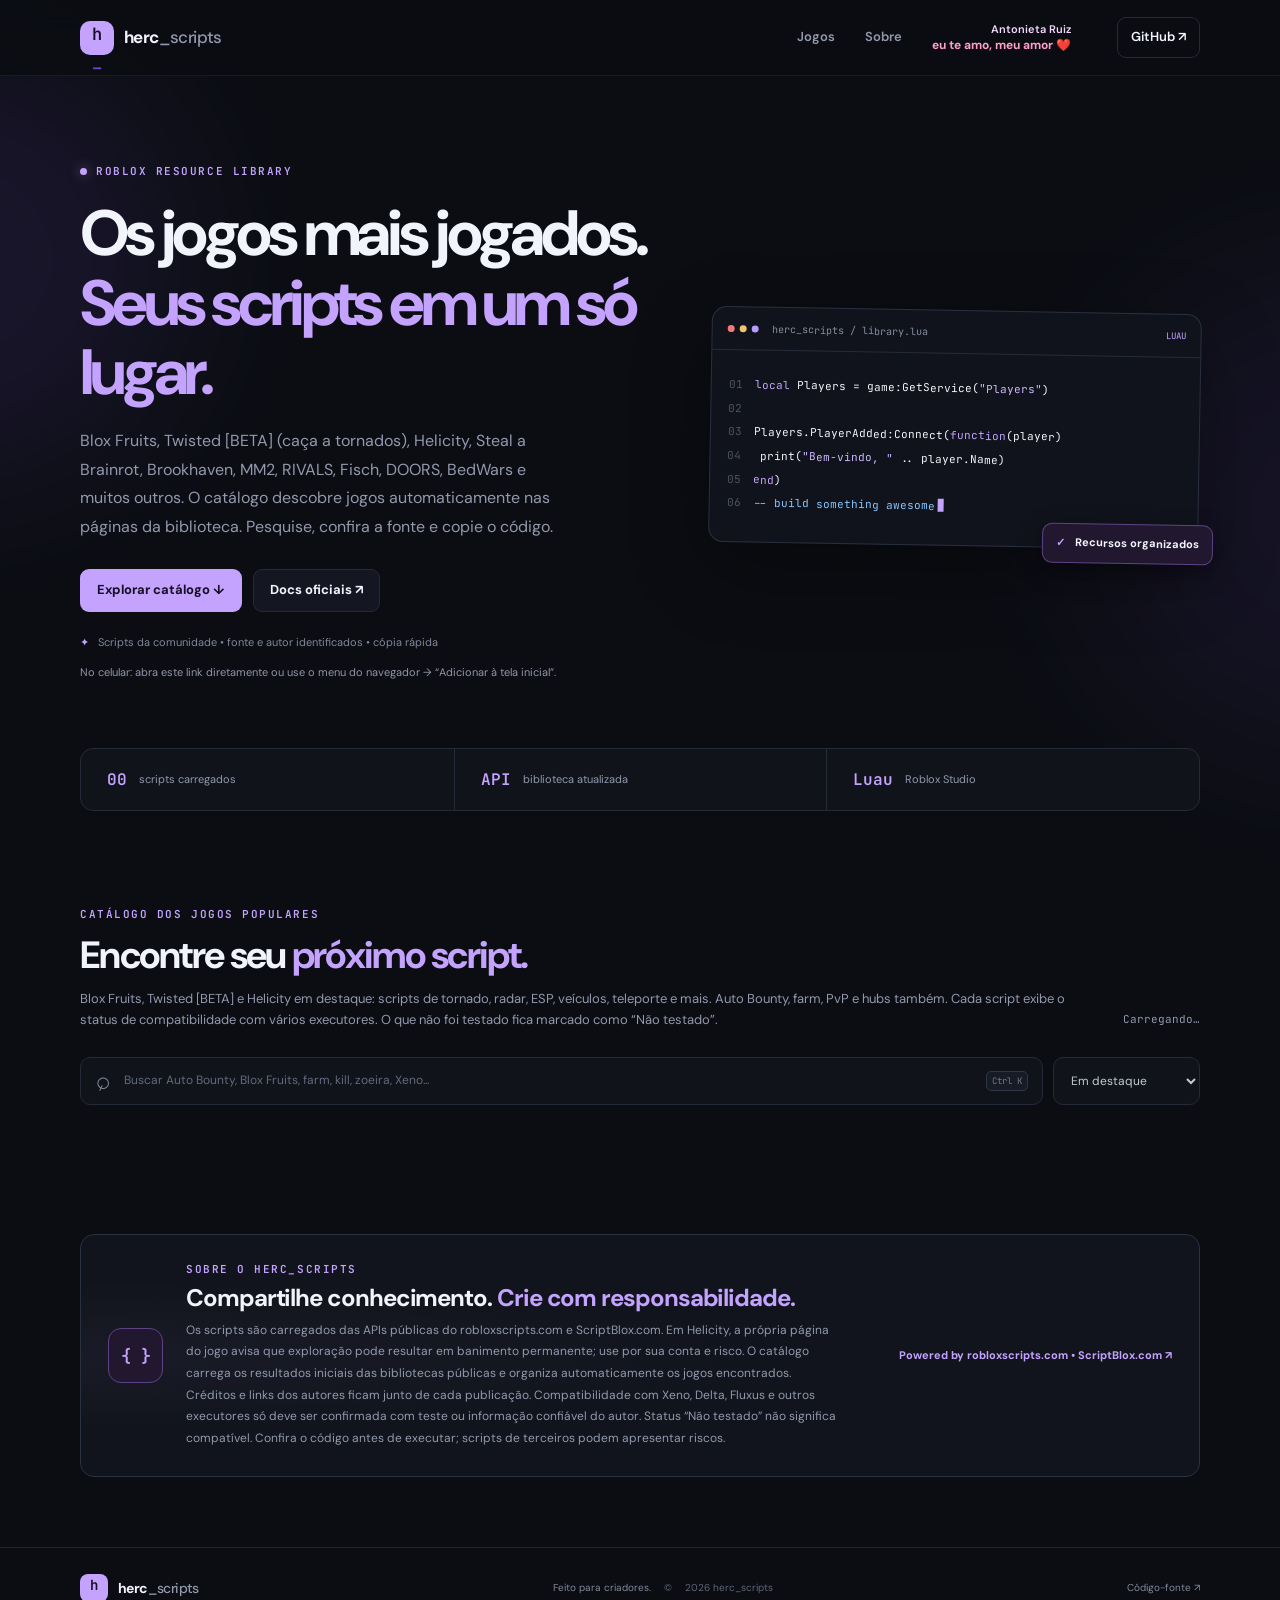
==== index.html @ f6736c22 "Clarify executor compatibility policy and catalog loading" ====
<!DOCTYPE html>
<html lang="pt-BR">
<head>
<meta charset="UTF-8"><meta name="viewport" content="width=device-width, initial-scale=1.0">
<meta name="theme-color" content="#100b1c"><meta name="description" content="herc_scripts: catálogo de hubs e scripts da comunidade para os jogos populares do Roblox, com busca e cópia de código.">
<title>herc_scripts — Roblox Script Library</title>
<link rel="preconnect" href="https://fonts.googleapis.com"><link rel="preconnect" href="https://fonts.gstatic.com" crossorigin>
<link href="https://fonts.googleapis.com/css2?family=DM+Sans:wght@400;500;600;700;800&family=JetBrains+Mono:wght@400;500;600&display=swap" rel="stylesheet">
<link rel="stylesheet" href="styles.css"><script src="scripts.js" defer></script><script src="app.js" defer></script>
</head>
<body>
<div class="ambient ambient-one"></div><div class="ambient ambient-two"></div>
<header class="topbar"><a class="brand" href="#"><span class="brand-mark">h<span>_</span></span><span class="brand-name">herc<span>_scripts</span></span></a>
<nav class="top-nav"><a href="#catalogo">Jogos</a><a href="#sobre">Sobre</a><span class="love-note">Antonieta Ruiz <b>eu te amo, meu amor ❤️</b></span><a class="github-link" href="https://github.com/herculanoe848-coder/herc-scripts" target="_blank" rel="noreferrer">GitHub ↗</a></nav></header>
<main>
<section class="hero container"><div class="hero-copy"><div class="eyebrow"><span class="status-dot"></span> ROBLOX RESOURCE LIBRARY</div>
<h1>Os jogos mais jogados.<br><span>Seus scripts em um só lugar.</span></h1>
<p class="hero-description">Blox Fruits, Twisted [BETA] (caça a tornados), Helicity, Steal a Brainrot, Brookhaven, MM2, RIVALS, Fisch, DOORS, BedWars e muitos outros. O catálogo descobre jogos automaticamente nas páginas da biblioteca. Pesquise, confira a fonte e copie o código.</p>
<div class="hero-actions"><a class="button button-primary" href="#catalogo">Explorar catálogo ↓</a><a class="button button-ghost" href="https://robloxscripts.com" target="_blank" rel="noreferrer">Docs oficiais ↗</a></div>
<div class="hero-note"><span class="note-icon">✦</span> Scripts da comunidade • fonte e autor identificados • cópia rápida</div><p class="mobile-hint">No celular: abra este link diretamente ou use o menu do navegador → “Adicionar à tela inicial”.</p></div>
<div class="hero-visual"><div class="window-bar"><div class="window-dots"><i></i><i></i><i></i></div><span>herc_scripts / library.lua</span><span class="window-language">LUAU</span></div>
<div class="code-preview"><div><span class="line-number">01</span><span class="syntax-purple">local</span> Players = game:GetService(<span class="syntax-green">"Players"</span>)</div><div><span class="line-number">02</span></div><div><span class="line-number">03</span>Players.PlayerAdded:Connect(<span class="syntax-purple">function</span>(player)</div><div><span class="line-number">04</span>  print(<span class="syntax-green">"Bem-vindo, "</span> .. player.Name)</div><div><span class="line-number">05</span><span class="syntax-purple">end</span>)</div><div><span class="line-number">06</span><span class="syntax-blue">-- build something awesome</span><span class="cursor"></span></div></div><div class="floating-chip"><span class="chip-check">✓</span> Recursos organizados</div></div></section>
<section class="stats-strip container"><div class="stat"><strong id="totalCount">00</strong><span>scripts carregados</span></div><div class="stat"><strong>API</strong><span>biblioteca atualizada</span></div><div class="stat"><strong>Luau</strong><span>Roblox Studio</span></div></section>
<section class="catalog-section container" id="catalogo"><div class="section-heading"><div><div class="eyebrow">CATÁLOGO DOS JOGOS POPULARES</div><h2>Encontre seu <span>próximo script.</span></h2><p>Blox Fruits, Twisted [BETA] e Helicity em destaque: scripts de tornado, radar, ESP, veículos, teleporte e mais. Auto Bounty, farm, PvP e hubs também. Cada script exibe o status de compatibilidade com vários executores. O que não foi testado fica marcado como “Não testado”.</p></div><div class="result-count" id="resultCount" aria-live="polite">Carregando…</div></div>
<div class="catalog-tools"><label class="search-field"><span class="search-icon">⌕</span><input id="searchInput" type="search" placeholder="Buscar Auto Bounty, Blox Fruits, farm, kill, zoeira, Xeno..." autocomplete="off"><kbd>Ctrl K</kbd></label><label class="sort-field"><span class="sr-only">Ordenar</span><select id="sortSelect"><option value="featured">Em destaque</option><option value="az">Nome: A–Z</option><option value="views">Mais vistos</option><option value="newest">Mais recentes</option><option value="category">Por jogo</option></select></label></div>
<div class="filter-row" id="filterButtons" aria-label="Filtrar por jogo"></div><div class="scripts-grid" id="scriptsContainer" aria-live="polite"></div><div class="empty-state hidden" id="emptyState"><div class="empty-icon">⌕</div><h3>Nenhum script encontrado</h3><p>Tente outro termo ou limpe os filtros.</p><button class="button button-ghost" id="clearFilters" type="button">Limpar pesquisa</button></div></section>
<section class="about-section container" id="sobre"><div class="about-icon">{ }</div><div><div class="eyebrow">SOBRE O HERC_SCRIPTS</div><h2>Compartilhe conhecimento. <span>Crie com responsabilidade.</span></h2><p>Os scripts são carregados das APIs públicas do robloxscripts.com e ScriptBlox.com. Em Helicity, a própria página do jogo avisa que exploração pode resultar em banimento permanente; use por sua conta e risco. O catálogo carrega os resultados iniciais das bibliotecas públicas e organiza automaticamente os jogos encontrados. Créditos e links dos autores ficam junto de cada publicação. Compatibilidade com Xeno, Delta, Fluxus e outros executores só deve ser confirmada com teste ou informação confiável do autor. Status “Não testado” não significa compatível. Confira o código antes de executar; scripts de terceiros podem apresentar riscos.</p></div><a href="https://create.roblox.com/docs" target="_blank" rel="noreferrer" class="about-link">Powered by robloxscripts.com • ScriptBlox.com ↗</a></section>
</main><footer class="footer"><div class="container footer-content"><a class="brand footer-brand" href="#"><span class="brand-mark">h<span>_</span></span><span class="brand-name">herc<span>_scripts</span></span></a><p>Feito para criadores. <span>© <span id="currentYear">2026</span> herc_scripts</span></p><a href="https://github.com/herculanoe848-coder/herc-scripts" target="_blank" rel="noreferrer">Código-fonte ↗</a></div></footer><div class="toast" id="toast" role="status" aria-live="polite"></div>
</body></html>
---- styles.css ----
:root {
  color-scheme: dark;
  --bg: #0b0d12;
  --panel: #11141c;
  --panel-2: #151925;
  --line: #252a38;
  --text: #f2f4fb;
  --muted: #9299ad;
  --accent: #c4a3ff;
  --accent-2: #9b72ef;
  --purple: #b9a2ff;
  --mono: "JetBrains Mono", monospace;
  --sans: "DM Sans", sans-serif;
}
* { box-sizing: border-box; }
html { scroll-behavior: smooth; scroll-padding-top: 90px; }
body { margin: 0; background: var(--bg); color: var(--text); font-family: var(--sans); font-size: 15px; line-height: 1.6; overflow-x: hidden; }
a { color: inherit; text-decoration: none; }
button, input, select { font: inherit; }
button, a, select { -webkit-tap-highlight-color: transparent; }
button:focus-visible, a:focus-visible, input:focus-visible, select:focus-visible { outline: 2px solid var(--accent); outline-offset: 3px; }
.container { width: min(1120px, calc(100% - 48px)); margin: 0 auto; }
.ambient { position: absolute; pointer-events: none; border-radius: 50%; filter: blur(90px); opacity: .11; z-index: -1; }
.ambient-one { width: 440px; height: 440px; background: #8b5cf6; top: 40px; left: -260px; }
.ambient-two { width: 500px; height: 500px; background: #8b5cf6; top: 260px; right: -300px; opacity: .08; }
.topbar { height: 76px; display: flex; align-items: center; justify-content: space-between; padding: 0 max(24px, calc((100vw - 1120px) / 2)); border-bottom: 1px solid rgba(255,255,255,.06); background: rgba(11,13,18,.8); backdrop-filter: blur(16px); position: sticky; top: 0; z-index: 20; }
.brand { display: inline-flex; align-items: center; gap: 10px; font-weight: 700; letter-spacing: -.04em; }
.brand-mark { width: 34px; height: 34px; display: grid; place-items: center; border-radius: 10px; background: var(--accent); color: #170f24; font-family: var(--mono); font-size: 17px; font-weight: 600; }
.brand-mark span { color: #7544c8; }
.brand-name { font-size: 17px; }
.brand-name span { color: var(--muted); font-weight: 500; }
.top-nav { display: flex; align-items: center; gap: 30px; color: var(--muted); font-size: 13px; font-weight: 600; }
.top-nav a:hover, .footer a:hover { color: var(--accent); }
.top-nav .github-link { color: var(--text); padding: 9px 13px; border: 1px solid var(--line); border-radius: 9px; }
.hero { padding: 88px 0 56px; display: grid; grid-template-columns: 1.08fr .92fr; gap: 54px; align-items: center; }
.eyebrow { font: 600 11px/1.4 var(--mono); color: var(--accent); letter-spacing: .14em; display: flex; align-items: center; gap: 9px; }
.status-dot { width: 7px; height: 7px; background: var(--accent); border-radius: 50%; box-shadow: 0 0 12px #c4a3ff88; }
h1, h2, h3, p { margin-top: 0; }
h1 { font-size: clamp(43px, 5vw, 64px); line-height: 1.08; letter-spacing: -.065em; margin: 20px 0 20px; font-weight: 700; }
h1 > span, h2 span { color: var(--accent); }
.hero-description { color: var(--muted); max-width: 490px; font-size: 16px; line-height: 1.8; margin-bottom: 27px; }
.hero-actions { display: flex; gap: 11px; flex-wrap: wrap; }
.button { display: inline-flex; align-items: center; justify-content: center; gap: 10px; min-height: 43px; border-radius: 9px; padding: 0 16px; font-size: 13px; font-weight: 700; cursor: pointer; transition: transform .18s, border-color .18s, background .18s; border: 1px solid transparent; }
.button:hover { transform: translateY(-2px); }
.button-primary { background: var(--accent); color: #170f24; }
.button-primary:hover { background: #d8c5ff; }
.button-ghost { background: #141721; border-color: var(--line); color: var(--text); }
.button-ghost:hover { border-color: #4a5265; }
.hero-note { display: flex; gap: 9px; align-items: center; color: #7f879a; font-size: 11px; margin-top: 22px; }
.note-icon { font-family: var(--mono); color: var(--accent); }
.hero-visual { border: 1px solid #2a3040; border-radius: 15px; overflow: visible; background: #10131b; box-shadow: 0 25px 80px #0005; transform: rotate(1deg); position: relative; }
.window-bar { height: 43px; display: flex; align-items: center; gap: 13px; padding: 0 15px; border-bottom: 1px solid #262b39; color: #858ca0; font: 10px var(--mono); }
.window-dots { display: flex; gap: 5px; }
.window-dots i { width: 7px; height: 7px; border-radius: 50%; background: #454b5b; }
.window-dots i:first-child { background: #f27878; }.window-dots i:nth-child(2) { background: #f1c46b; }.window-dots i:nth-child(3) { background: #b99aff; }
.window-language { margin-left: auto; color: var(--accent); font-size: 9px; }
.code-preview { padding: 23px 14px 26px; font: 11px/2.15 var(--mono); white-space: nowrap; overflow-x: auto; }
.line-number { display: inline-block; width: 29px; padding-right: 12px; text-align: right; color: #4c5364; user-select: none; }
.syntax-purple { color: #c3a2ff; }.syntax-blue { color: #86c5ff; }.syntax-green { color: #cdb8ff; }
.cursor { display: inline-block; width: 6px; height: 13px; background: var(--accent); vertical-align: -2px; margin-left: 3px; animation: blink 1.2s steps(2) infinite; }
@keyframes blink { 50% { opacity: 0; } }
.floating-chip { position: absolute; right: -16px; bottom: -16px; background: #21182f; border: 1px solid #5c4385; padding: 10px 13px; border-radius: 10px; box-shadow: 0 8px 24px #0006; font-size: 11px; font-weight: 700; }
.chip-check { color: var(--accent); margin-right: 7px; }
.stats-strip { display: grid; grid-template-columns: repeat(3, 1fr); border: 1px solid var(--line); border-radius: 13px; background: #10131a; margin-bottom: 96px; }
.stat { padding: 20px 26px; display: flex; align-items: center; gap: 12px; }
.stat + .stat { border-left: 1px solid var(--line); }
.stat strong { color: var(--accent); font: 600 16px var(--mono); white-space: nowrap; }
.stat span { color: var(--muted); font-size: 11px; }
.catalog-section { padding-bottom: 88px; }
.section-heading { display: flex; justify-content: space-between; align-items: end; gap: 24px; margin-bottom: 26px; }
h2 { font-size: clamp(27px, 3.4vw, 38px); line-height: 1.2; letter-spacing: -.045em; margin: 11px 0 10px; }
.section-heading p { color: var(--muted); margin-bottom: 0; font-size: 13px; }
.result-count { color: var(--muted); font: 11px var(--mono); white-space: nowrap; padding-bottom: 5px; }
.catalog-tools { display: flex; gap: 10px; margin-bottom: 16px; }
.search-field { min-width: 0; flex: 1; height: 48px; display: flex; align-items: center; gap: 12px; padding: 0 14px; border: 1px solid var(--line); border-radius: 10px; background: #10131a; }
.search-field:focus-within { border-color: #657b53; box-shadow: 0 0 0 3px #c4a3ff0d; }
.search-icon { font-size: 25px; line-height: 1; color: #81899d; transform: rotate(-20deg); }
.search-field input { min-width: 0; width: 100%; background: transparent; color: var(--text); border: 0; outline: none; font-size: 12px; }
.search-field input::placeholder { color: #626a7d; }
kbd { border: 1px solid #303647; color: #70788b; background: #171b25; border-radius: 5px; padding: 3px 5px; font: 9px var(--mono); white-space: nowrap; }
.sort-field select { height: 48px; border: 1px solid var(--line); background: #10131a; color: #c4c9d6; border-radius: 10px; padding: 0 32px 0 13px; font-size: 12px; cursor: pointer; }
.filter-row { display: flex; gap: 8px; flex-wrap: wrap; margin-bottom: 25px; }
.filter-chip { display: inline-flex; align-items: center; gap: 8px; border: 1px solid #282d3b; background: transparent; color: #9ba2b4; border-radius: 8px; padding: 8px 12px; font-size: 11px; font-weight: 600; cursor: pointer; transition: all .18s; }
.filter-chip:hover { color: var(--text); border-color: #51596b; }
.filter-chip.active { color: var(--accent); border-color: #68499a; background: #c4a3ff0c; }
.filter-number { color: #737b8d; font: 9px var(--mono); }
.scripts-grid { display: grid; grid-template-columns: repeat(3, minmax(0, 1fr)); gap: 15px; }
.script-card { min-width: 0; background: linear-gradient(145deg, #131722, #10131a); border: 1px solid #252a38; border-radius: 13px; padding: 17px; display: flex; flex-direction: column; transition: transform .2s, border-color .2s, box-shadow .2s; }
.script-card:hover { transform: translateY(-3px); border-color: #5c4385; box-shadow: 0 12px 30px #0002; }
.card-topline { display: flex; align-items: center; justify-content: space-between; gap: 10px; margin-bottom: 14px; }
.card-icon { width: 37px; height: 37px; display: grid; place-items: center; border: 1px solid #303747; background: #1b202d; border-radius: 10px; color: var(--accent); font: 600 13px var(--mono); }
.category-label { font-size: 10px; color: #b6bdce; border: 1px solid #2e3444; padding: 4px 7px; border-radius: 6px; }
.card-title { font-size: 15px; letter-spacing: -.02em; margin: 0 0 7px; }
.card-description { color: var(--muted); font-size: 11px; line-height: 1.7; margin: 0 0 15px; min-height: 38px; }
.card-meta { display: flex; align-items: center; gap: 7px; color: #788196; font-size: 10px; margin-bottom: 12px; }
.meta-dot { width: 4px; height: 4px; border-radius: 50%; background: #697287; }
.code-block { border: 1px solid #292f3e; background: #0b0e14; border-radius: 8px; overflow: hidden; margin-top: auto; }
.code-block-head { display: flex; justify-content: space-between; align-items: center; padding: 8px 10px; border-bottom: 1px solid #252a37; color: #777f93; font: 9px var(--mono); }
.code-block pre { margin: 0; padding: 12px 11px; max-height: 140px; overflow: auto; color: #c1d4b5; font: 10px/1.7 var(--mono); tab-size: 2; scrollbar-width: thin; scrollbar-color: #353b4b transparent; }
.card-actions { display: flex; gap: 8px; margin-top: 11px; }
.copy-btn, .details-btn { min-height: 34px; border: 1px solid #343a4a; border-radius: 7px; background: #1a1f2b; color: #d7dbe5; font-size: 10px; font-weight: 700; cursor: pointer; transition: all .18s; }
.copy-btn { flex: 1; }
.copy-btn:hover { background: var(--accent); color: #12170f; border-color: var(--accent); }
.details-btn { padding: 0 11px; color: #9299aa; }
.details-btn:hover { color: var(--text); border-color: #687083; }
.copy-btn:disabled { opacity: .7; cursor: default; }
.empty-state { text-align: center; border: 1px dashed #343a4a; border-radius: 13px; padding: 45px 20px; }
.empty-state h3 { margin-bottom: 5px; }.empty-state p { color: var(--muted); font-size: 13px; }
.empty-icon { color: var(--accent); font-size: 35px; }.hidden { display: none !important; }
.about-section { display: grid; grid-template-columns: auto 1fr auto; align-items: center; gap: 23px; padding: 27px; margin-bottom: 70px; border: 1px solid #293040; border-radius: 14px; background: radial-gradient(ellipse at 0 50%, #c4a3ff0c, transparent 45%), #11141c; }
.about-icon { width: 55px; height: 55px; display: grid; place-items: center; background: #21182f; border: 1px solid #5c4385; color: var(--accent); border-radius: 13px; font: 600 17px var(--mono); }
.about-section h2 { font-size: 24px; margin: 7px 0; }.about-section p { max-width: 650px; color: var(--muted); font-size: 12px; line-height: 1.8; margin: 0; }
.about-link { color: var(--accent); font-size: 11px; font-weight: 700; white-space: nowrap; }.about-link span { margin-left: 5px; }
.footer { border-top: 1px solid #202431; }
.footer-content { min-height: 80px; display: flex; justify-content: space-between; align-items: center; gap: 20px; }
.footer-brand .brand-mark { width: 28px; height: 28px; font-size: 14px; border-radius: 8px; }.footer-brand .brand-name { font-size: 14px; }
.footer p, .footer-content > a:last-child { color: #81899b; font-size: 10px; margin: 0; }.footer p span { margin-left: 10px; color: #5e6678; }
.toast { position: fixed; left: 50%; bottom: 25px; transform: translate(-50%, 20px); background: #f0e7ff; color: #241638; border-radius: 9px; padding: 11px 17px; font-size: 12px; font-weight: 700; box-shadow: 0 10px 35px #0006; opacity: 0; pointer-events: none; transition: all .25s; z-index: 100; }
.toast.show { opacity: 1; transform: translate(-50%, 0); }
.sr-only { position: absolute; width: 1px; height: 1px; padding: 0; margin: -1px; overflow: hidden; clip: rect(0,0,0,0); white-space: nowrap; border: 0; }
@media (max-width: 900px) {
  .hero { gap: 30px; padding-top: 65px; }.scripts-grid { grid-template-columns: repeat(2, minmax(0, 1fr)); }
  .stat { padding: 17px; flex-direction: column; align-items: flex-start; gap: 4px; }
}
@media (max-width: 640px) {
  .container { width: min(100% - 32px, 480px); }
  .topbar { height: 66px; padding: 0 16px; }.top-nav { gap: 14px; }.top-nav > a:not(.github-link) { display: none; }.top-nav .github-link { padding: 7px 9px; font-size: 11px; }
  .hero { grid-template-columns: 1fr; padding: 56px 0 35px; gap: 35px; }.hero-visual { transform: none; margin-right: 8px; }.code-preview { font-size: 10px; }
  h1 { font-size: 48px; }.hero-description { font-size: 14px; }.stats-strip { margin-bottom: 65px; }.stat { padding: 13px 10px; }.stat strong { font-size: 13px; }.stat span { font-size: 9px; }
  .section-heading { align-items: flex-start; flex-direction: column; gap: 9px; }.catalog-tools { flex-direction: column; }.sort-field select { width: 100%; }.scripts-grid { grid-template-columns: 1fr; }
  .card-description { min-height: 0; }.about-section { grid-template-columns: auto 1fr; padding: 19px; gap: 15px; }.about-icon { width: 45px; height: 45px; }.about-section h2 { font-size: 21px; }.about-link { grid-column: 2; }
  .footer-content { padding: 18px 0; flex-wrap: wrap; }.footer p { order: 3; width: 100%; }.footer p span { margin-left: 4px; }
}
@media (prefers-reduced-motion: reduce) { *, *::before, *::after { scroll-behavior: auto !important; animation-duration: .01ms !important; transition-duration: .01ms !important; } }

.love-note{display:flex;flex-direction:column;align-items:flex-end;gap:0;color:#f1d9ff;font-size:11px;line-height:1.35;text-align:right;margin-left:auto;margin-right:16px}.love-note b{color:#ff9fc9;font-size:12px}.mobile-hint{color:#8f96a8;font-size:11px;margin-top:12px}@media(max-width:640px){.topbar{gap:8px}.love-note{font-size:9px;margin-right:4px}.love-note b{font-size:10px}.top-nav{gap:0}.top-nav .github-link{font-size:10px;padding:6px 7px}.mobile-hint{font-size:10px}}
\n\n/* Status de compatibilidade por executor */\n.compatibility{margin:0 0 12px;border:1px solid #303747;border-radius:8px;background:#11151e;padding:9px 10px}.compatibility summary{cursor:pointer;color:#c4a3ff;font-size:10px;font-weight:700;list-style:none;display:flex;justify-content:space-between;gap:8px}.compatibility summary::-webkit-details-marker{display:none}.compatibility summary span{color:#9299ad;font-weight:500}.compatibility-list{display:grid;grid-template-columns:repeat(2,minmax(0,1fr));gap:6px;margin-top:10px}.compatibility-item{display:flex;justify-content:space-between;gap:5px;align-items:center;padding:5px 6px;background:#191e2a;border-radius:5px;font-size:9px;color:#d7dbe5}.compat-unknown{color:#e5c27a;font-size:8px;text-align:right}.compatibility>p{font-size:9px;color:#9299ad;margin:8px 0 0;line-height:1.5}\n
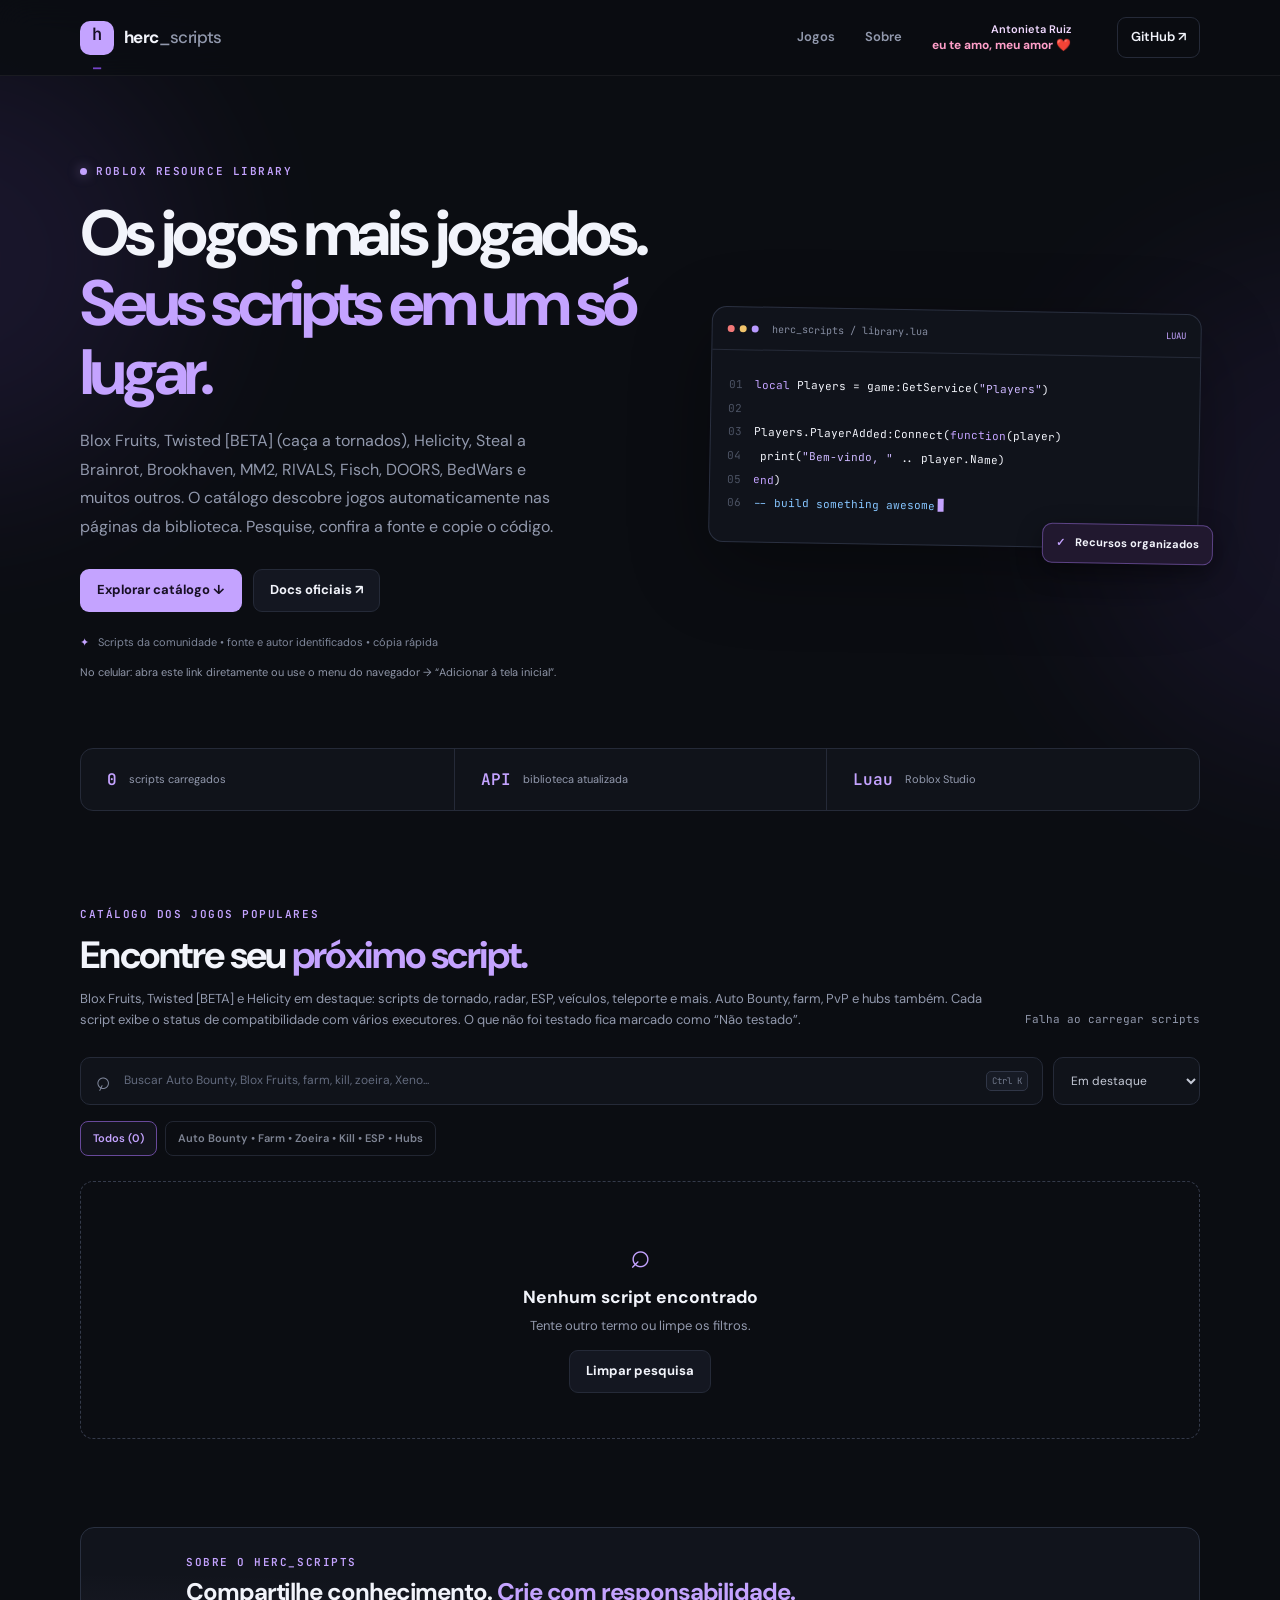
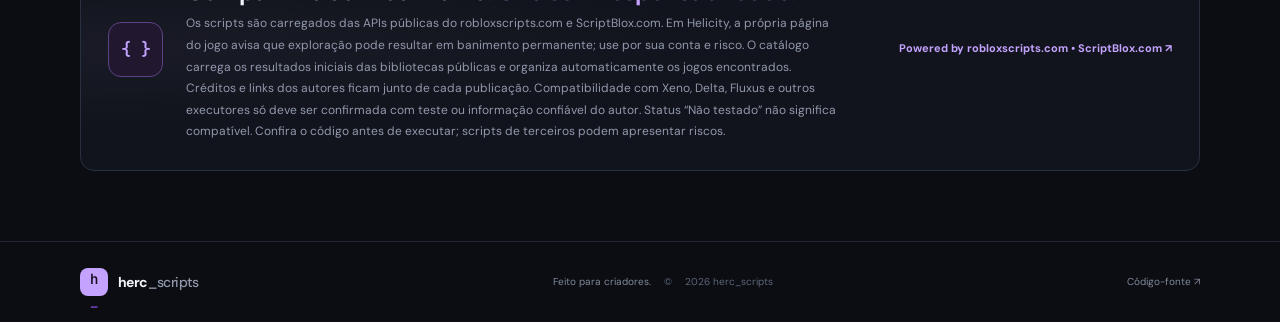
==== commit fefeb6d1: "Improve search engine metadata and structured website data" ====
--- a/index.html
+++ b/index.html
@@ -2,8 +2,30 @@
 <html lang="pt-BR">
 <head>
 <meta charset="UTF-8"><meta name="viewport" content="width=device-width, initial-scale=1.0">
-<meta name="theme-color" content="#100b1c"><meta name="description" content="herc_scripts: catálogo de hubs e scripts da comunidade para os jogos populares do Roblox, com busca e cópia de código.">
-<title>herc_scripts — Roblox Script Library</title>
+<meta name="theme-color" content="#100b1c">
+<meta name="description" content="Encontre scripts Roblox para Blox Fruits, Auto Bounty, farm, hubs, PvP e vários jogos. Pesquise scripts com ou sem key, veja a fonte e confira informações de compatibilidade no herc_scripts.">
+<meta name="robots" content="index, follow, max-image-preview:large">
+<link rel="canonical" href="https://herculanoe848-coder.github.io/herc-scripts/">
+<meta property="og:type" content="website">
+<meta property="og:locale" content="pt_BR">
+<meta property="og:site_name" content="herc_scripts">
+<meta property="og:title" content="herc_scripts — Scripts Roblox, Blox Fruits, Auto Bounty e Farm">
+<meta property="og:description" content="Catálogo de scripts Roblox: Blox Fruits, Auto Bounty, farm, hubs e muito mais. Encontre opções com ou sem key.">
+<meta property="og:url" content="https://herculanoe848-coder.github.io/herc-scripts/">
+<meta name="twitter:card" content="summary">
+<meta name="twitter:title" content="herc_scripts — Scripts Roblox">
+<meta name="twitter:description" content="Scripts Roblox para Blox Fruits, Auto Bounty, farm, hubs e vários jogos.">
+<title>Scripts Roblox: Blox Fruits, Auto Bounty e Farm | herc_scripts</title>
+<script type="application/ld+json">
+{
+  "@context": "https://schema.org",
+  "@type": "WebSite",
+  "name": "herc_scripts",
+  "url": "https://herculanoe848-coder.github.io/herc-scripts/",
+  "description": "Catálogo comunitário de scripts Roblox para Blox Fruits, Auto Bounty, farm, hubs e outros jogos.",
+  "inLanguage": "pt-BR"
+}
+</script>
 <link rel="preconnect" href="https://fonts.googleapis.com"><link rel="preconnect" href="https://fonts.gstatic.com" crossorigin>
 <link href="https://fonts.googleapis.com/css2?family=DM+Sans:wght@400;500;600;700;800&family=JetBrains+Mono:wght@400;500;600&display=swap" rel="stylesheet">
 <link rel="stylesheet" href="styles.css"><script src="scripts.js" defer></script><script src="app.js" defer></script>
--- a/styles.css
+++ b/styles.css
@@ -134,4 +134,5 @@
 @media (prefers-reduced-motion: reduce) { *, *::before, *::after { scroll-behavior: auto !important; animation-duration: .01ms !important; transition-duration: .01ms !important; } }
 
 .love-note{display:flex;flex-direction:column;align-items:flex-end;gap:0;color:#f1d9ff;font-size:11px;line-height:1.35;text-align:right;margin-left:auto;margin-right:16px}.love-note b{color:#ff9fc9;font-size:12px}.mobile-hint{color:#8f96a8;font-size:11px;margin-top:12px}@media(max-width:640px){.topbar{gap:8px}.love-note{font-size:9px;margin-right:4px}.love-note b{font-size:10px}.top-nav{gap:0}.top-nav .github-link{font-size:10px;padding:6px 7px}.mobile-hint{font-size:10px}}
-\n\n/* Status de compatibilidade por executor */\n.compatibility{margin:0 0 12px;border:1px solid #303747;border-radius:8px;background:#11151e;padding:9px 10px}.compatibility summary{cursor:pointer;color:#c4a3ff;font-size:10px;font-weight:700;list-style:none;display:flex;justify-content:space-between;gap:8px}.compatibility summary::-webkit-details-marker{display:none}.compatibility summary span{color:#9299ad;font-weight:500}.compatibility-list{display:grid;grid-template-columns:repeat(2,minmax(0,1fr));gap:6px;margin-top:10px}.compatibility-item{display:flex;justify-content:space-between;gap:5px;align-items:center;padding:5px 6px;background:#191e2a;border-radius:5px;font-size:9px;color:#d7dbe5}.compat-unknown{color:#e5c27a;font-size:8px;text-align:right}.compatibility>p{font-size:9px;color:#9299ad;margin:8px 0 0;line-height:1.5}\n+\n\n/* Status de compatibilidade por executor */\n.compatibility{margin:0 0 12px;border:1px solid #303747;border-radius:8px;background:#11151e;padding:9px 10px}.compatibility summary{cursor:pointer;color:#c4a3ff;font-size:10px;font-weight:700;list-style:none;display:flex;justify-content:space-between;gap:8px}.compatibility summary::-webkit-details-marker{display:none}.compatibility summary span{color:#9299ad;font-weight:500}.compatibility-list{display:grid;grid-template-columns:repeat(2,minmax(0,1fr));gap:6px;margin-top:10px}.compatibility-item{display:flex;justify-content:space-between;gap:5px;align-items:center;padding:5px 6px;background:#191e2a;border-radius:5px;font-size:9px;color:#d7dbe5}.compat-unknown{color:#e5c27a;font-size:8px;text-align:right}.compatibility>p{font-size:9px;color:#9299ad;margin:8px 0 0;line-height:1.5}\n
+.key-status{display:flex;align-items:center;gap:6px;margin:0 0 10px;padding:7px 9px;border:1px solid #343a4a;border-radius:7px;background:#171b25;color:#e5c27a;font-size:10px}.key-status strong{color:#9299ad}
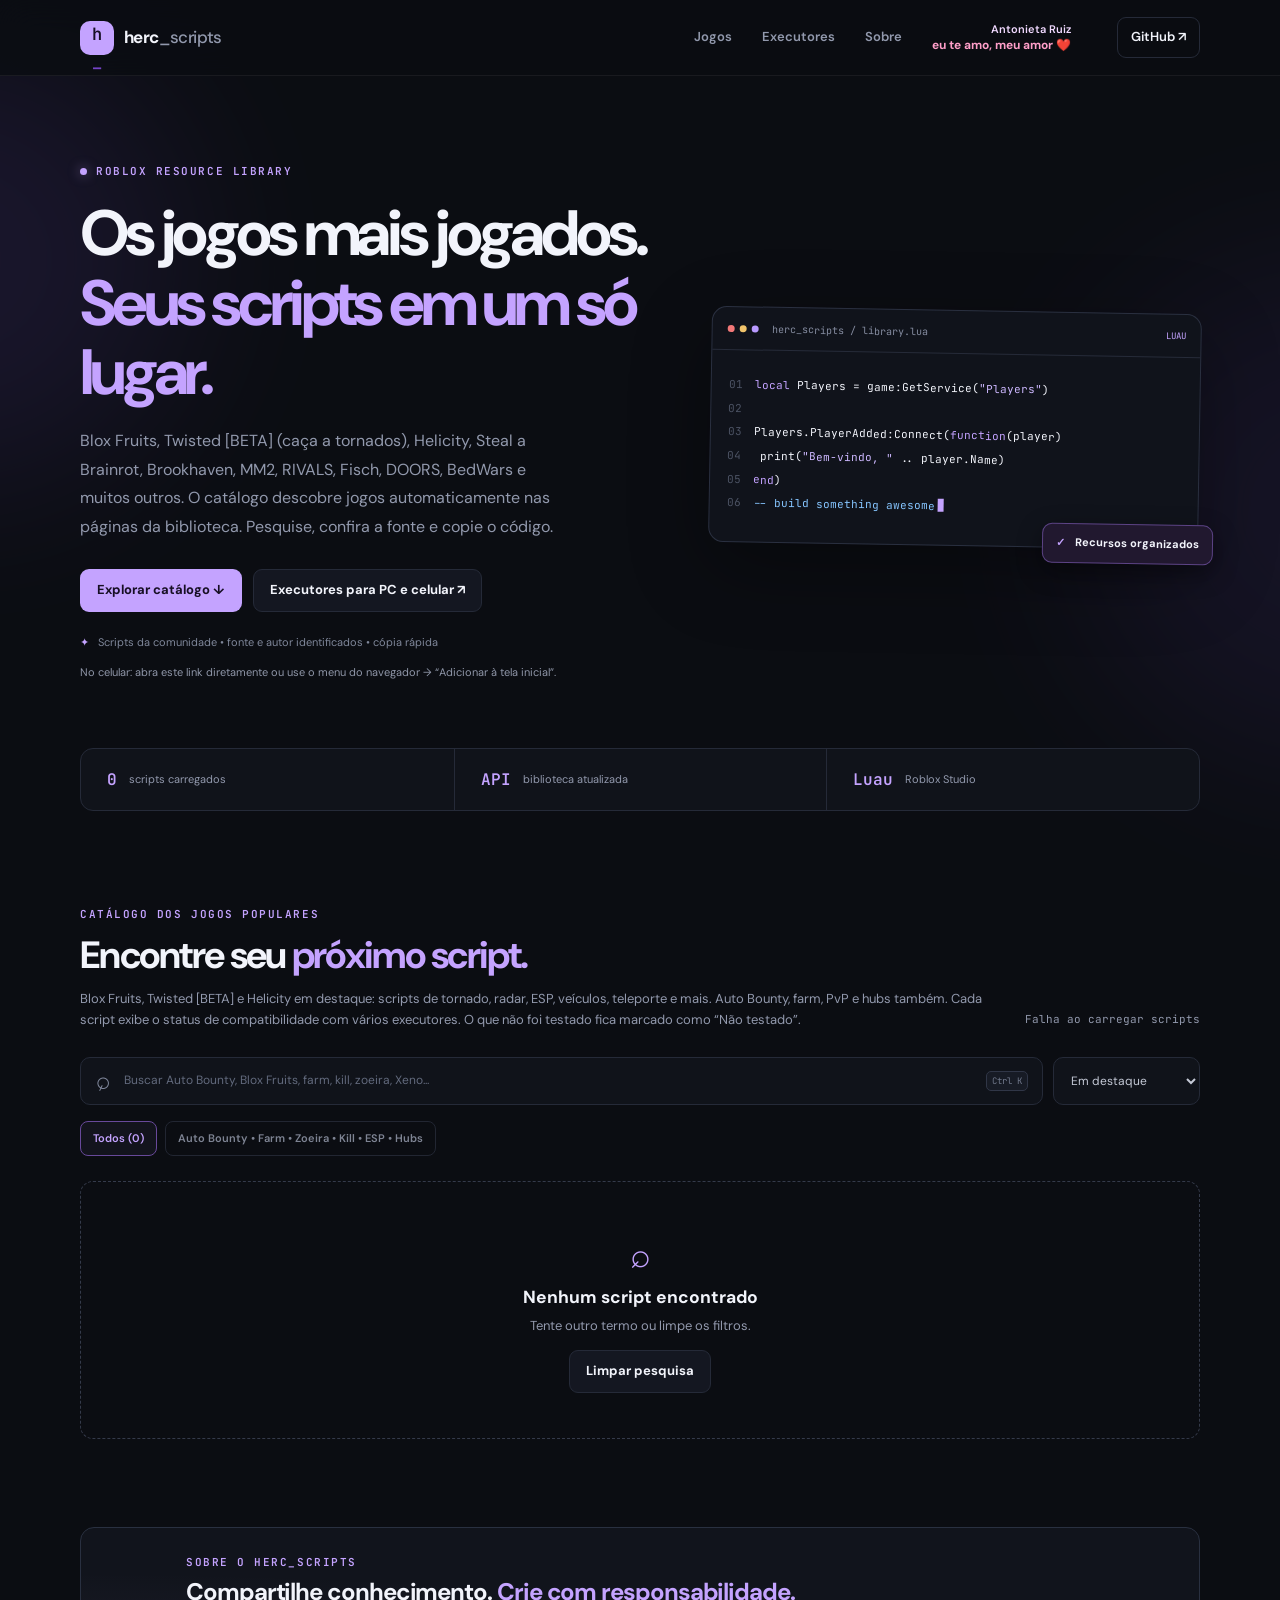
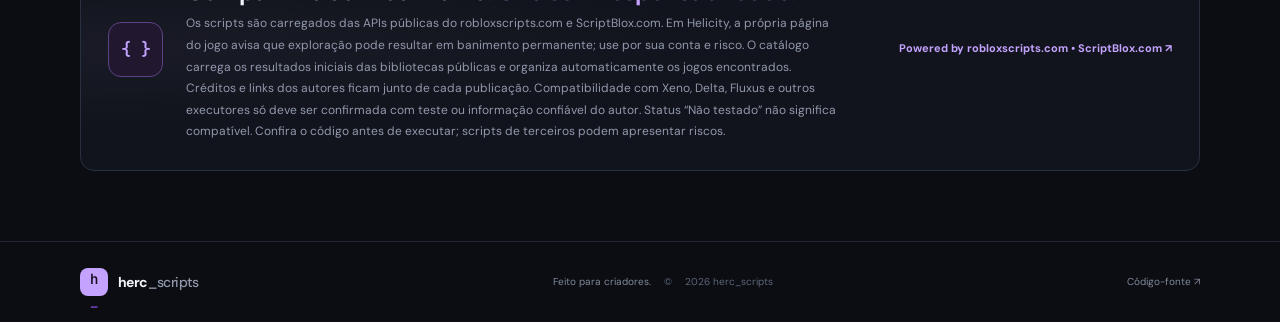
==== commit c6e6ab24: "Add executor directory navigation" ====
--- a/index.html
+++ b/index.html
@@ -4,6 +4,7 @@
 <meta charset="UTF-8"><meta name="viewport" content="width=device-width, initial-scale=1.0">
 <meta name="theme-color" content="#100b1c">
 <meta name="description" content="Encontre scripts Roblox para Blox Fruits, Auto Bounty, farm, hubs, PvP e vários jogos. Pesquise scripts com ou sem key, veja a fonte e confira informações de compatibilidade no herc_scripts.">
+<meta name="google-site-verification" content="miftti6pyWrONF9NM391CBvEUIATnhOiTxeiWvikk6o" />
 <meta name="robots" content="index, follow, max-image-preview:large">
 <link rel="canonical" href="https://herculanoe848-coder.github.io/herc-scripts/">
 <meta property="og:type" content="website">
@@ -33,12 +34,12 @@
 <body>
 <div class="ambient ambient-one"></div><div class="ambient ambient-two"></div>
 <header class="topbar"><a class="brand" href="#"><span class="brand-mark">h<span>_</span></span><span class="brand-name">herc<span>_scripts</span></span></a>
-<nav class="top-nav"><a href="#catalogo">Jogos</a><a href="#sobre">Sobre</a><span class="love-note">Antonieta Ruiz <b>eu te amo, meu amor ❤️</b></span><a class="github-link" href="https://github.com/herculanoe848-coder/herc-scripts" target="_blank" rel="noreferrer">GitHub ↗</a></nav></header>
+<nav class="top-nav"><a href="#catalogo">Jogos</a><a href="executores.html">Executores</a><a href="#sobre">Sobre</a><span class="love-note">Antonieta Ruiz <b>eu te amo, meu amor ❤️</b></span><a class="github-link" href="https://github.com/herculanoe848-coder/herc-scripts" target="_blank" rel="noreferrer">GitHub ↗</a></nav></header>
 <main>
 <section class="hero container"><div class="hero-copy"><div class="eyebrow"><span class="status-dot"></span> ROBLOX RESOURCE LIBRARY</div>
 <h1>Os jogos mais jogados.<br><span>Seus scripts em um só lugar.</span></h1>
 <p class="hero-description">Blox Fruits, Twisted [BETA] (caça a tornados), Helicity, Steal a Brainrot, Brookhaven, MM2, RIVALS, Fisch, DOORS, BedWars e muitos outros. O catálogo descobre jogos automaticamente nas páginas da biblioteca. Pesquise, confira a fonte e copie o código.</p>
-<div class="hero-actions"><a class="button button-primary" href="#catalogo">Explorar catálogo ↓</a><a class="button button-ghost" href="https://robloxscripts.com" target="_blank" rel="noreferrer">Docs oficiais ↗</a></div>
+<div class="hero-actions"><a class="button button-primary" href="#catalogo">Explorar catálogo ↓</a><a class="button button-ghost" href="executores.html">Executores para PC e celular ↗</a></div>
 <div class="hero-note"><span class="note-icon">✦</span> Scripts da comunidade • fonte e autor identificados • cópia rápida</div><p class="mobile-hint">No celular: abra este link diretamente ou use o menu do navegador → “Adicionar à tela inicial”.</p></div>
 <div class="hero-visual"><div class="window-bar"><div class="window-dots"><i></i><i></i><i></i></div><span>herc_scripts / library.lua</span><span class="window-language">LUAU</span></div>
 <div class="code-preview"><div><span class="line-number">01</span><span class="syntax-purple">local</span> Players = game:GetService(<span class="syntax-green">"Players"</span>)</div><div><span class="line-number">02</span></div><div><span class="line-number">03</span>Players.PlayerAdded:Connect(<span class="syntax-purple">function</span>(player)</div><div><span class="line-number">04</span>  print(<span class="syntax-green">"Bem-vindo, "</span> .. player.Name)</div><div><span class="line-number">05</span><span class="syntax-purple">end</span>)</div><div><span class="line-number">06</span><span class="syntax-blue">-- build something awesome</span><span class="cursor"></span></div></div><div class="floating-chip"><span class="chip-check">✓</span> Recursos organizados</div></div></section>
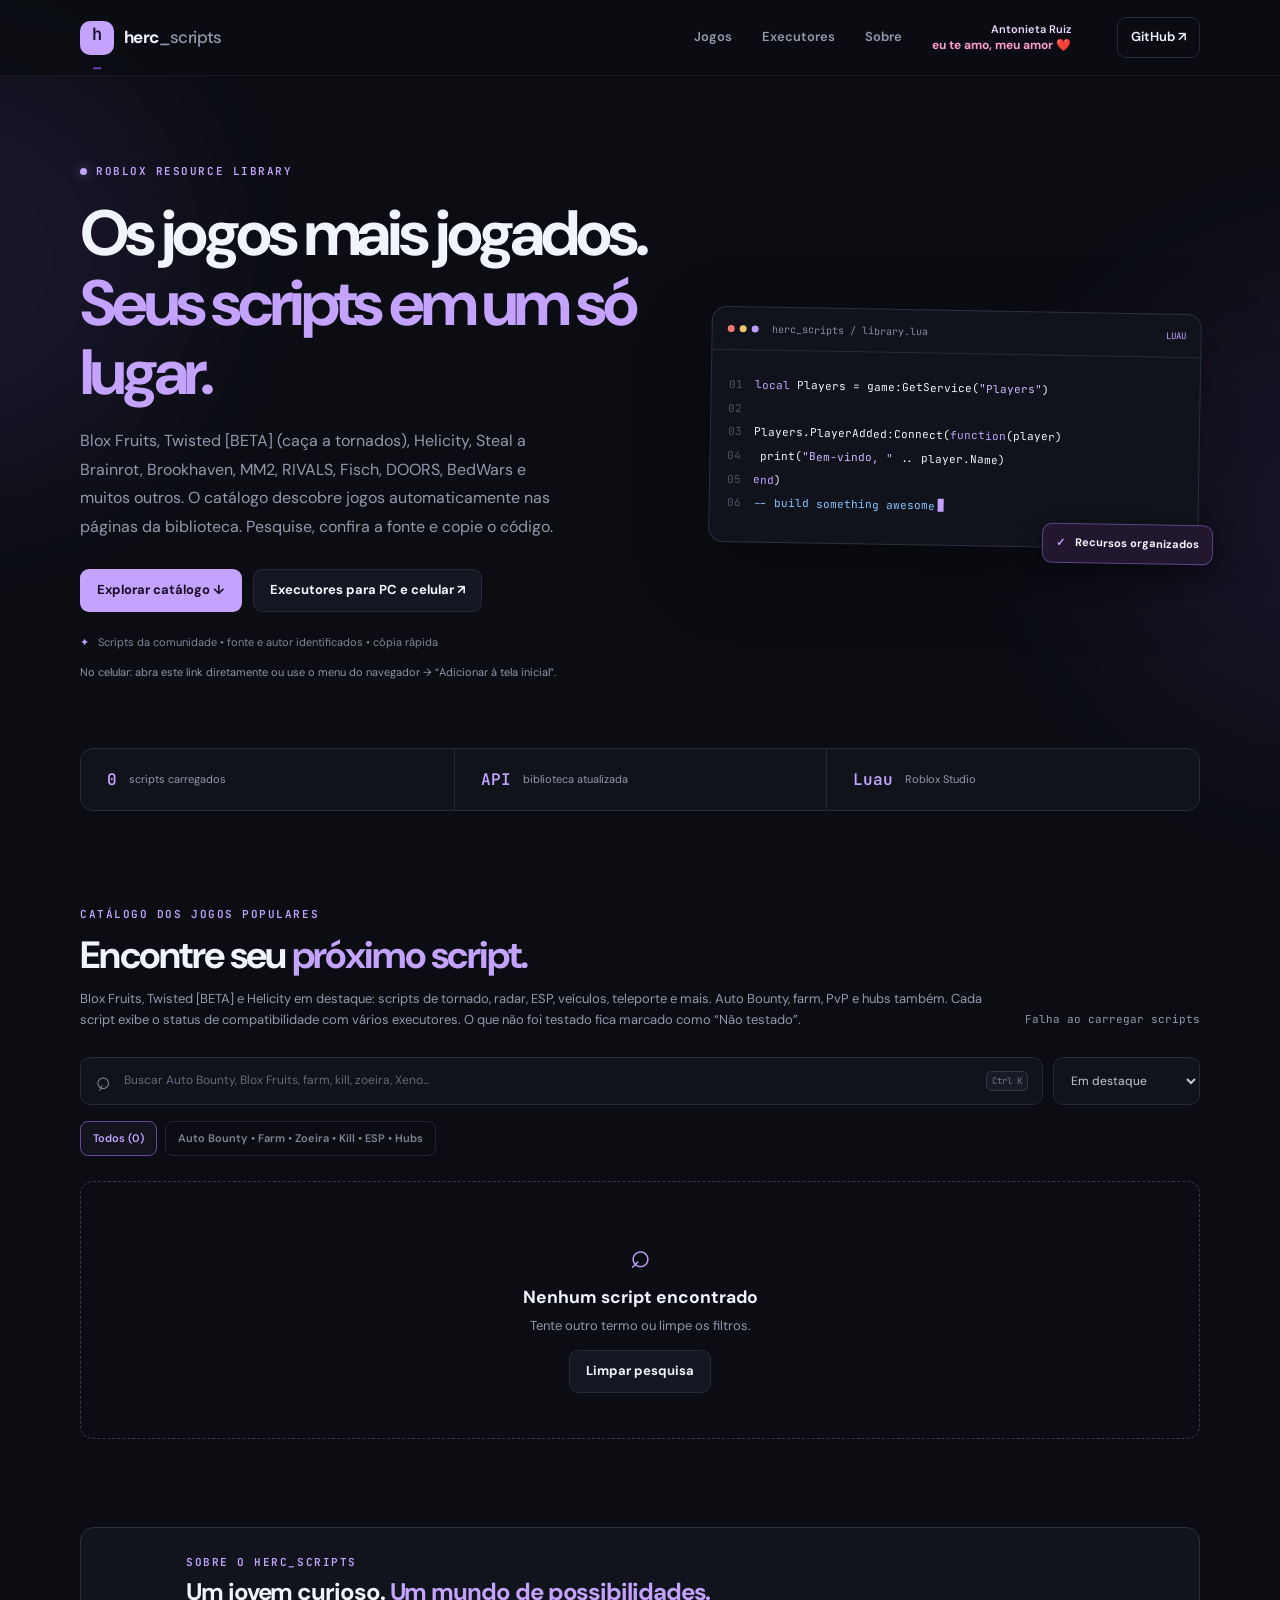
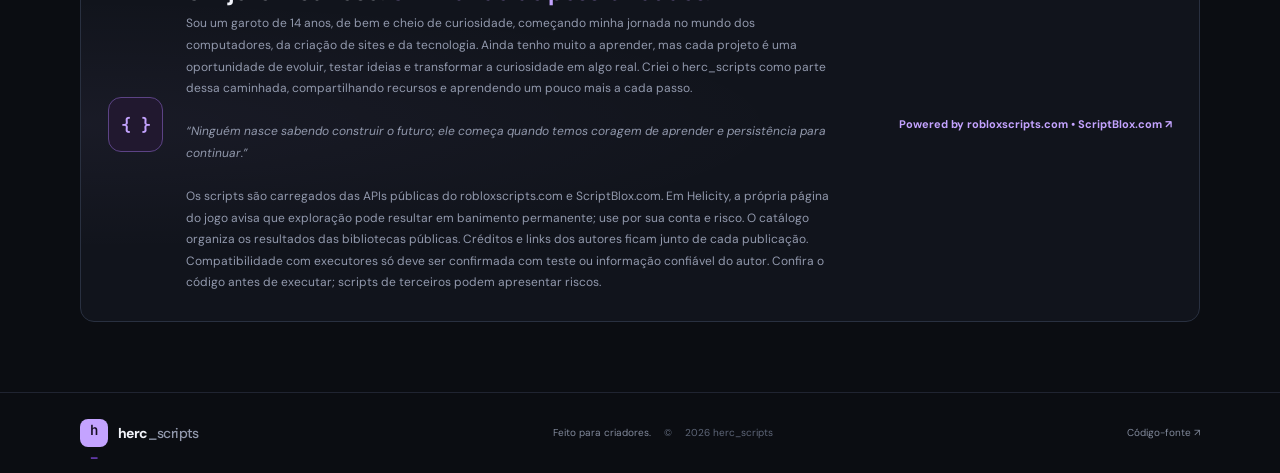
==== commit 4458b799: "Personaliza a seção Sobre com apresentação e frase filosófica" ====
--- a/index.html
+++ b/index.html
@@ -34,12 +34,12 @@
 <body>
 <div class="ambient ambient-one"></div><div class="ambient ambient-two"></div>
 <header class="topbar"><a class="brand" href="#"><span class="brand-mark">h<span>_</span></span><span class="brand-name">herc<span>_scripts</span></span></a>
-<nav class="top-nav"><a href="#catalogo">Jogos</a><a href="executores.html">Executores</a><a href="#sobre">Sobre</a><span class="love-note">Antonieta Ruiz <b>eu te amo, meu amor ❤️</b></span><a class="github-link" href="https://github.com/herculanoe848-coder/herc-scripts" target="_blank" rel="noreferrer">GitHub ↗</a></nav></header>
+<nav class="top-nav"><a href="#catalogo">Jogos</a><a href="https://herculanoe848-coder.github.io/herc-scripts/executores.html">Executores</a><a href="#sobre">Sobre</a><span class="love-note">Antonieta Ruiz <b>eu te amo, meu amor ❤️</b></span><a class="github-link" href="https://github.com/herculanoe848-coder/herc-scripts" target="_blank" rel="noreferrer">GitHub ↗</a></nav></header>
 <main>
 <section class="hero container"><div class="hero-copy"><div class="eyebrow"><span class="status-dot"></span> ROBLOX RESOURCE LIBRARY</div>
 <h1>Os jogos mais jogados.<br><span>Seus scripts em um só lugar.</span></h1>
 <p class="hero-description">Blox Fruits, Twisted [BETA] (caça a tornados), Helicity, Steal a Brainrot, Brookhaven, MM2, RIVALS, Fisch, DOORS, BedWars e muitos outros. O catálogo descobre jogos automaticamente nas páginas da biblioteca. Pesquise, confira a fonte e copie o código.</p>
-<div class="hero-actions"><a class="button button-primary" href="#catalogo">Explorar catálogo ↓</a><a class="button button-ghost" href="executores.html">Executores para PC e celular ↗</a></div>
+<div class="hero-actions"><a class="button button-primary" href="#catalogo">Explorar catálogo ↓</a><a class="button button-ghost" href="https://herculanoe848-coder.github.io/herc-scripts/executores.html">Executores para PC e celular ↗</a></div>
 <div class="hero-note"><span class="note-icon">✦</span> Scripts da comunidade • fonte e autor identificados • cópia rápida</div><p class="mobile-hint">No celular: abra este link diretamente ou use o menu do navegador → “Adicionar à tela inicial”.</p></div>
 <div class="hero-visual"><div class="window-bar"><div class="window-dots"><i></i><i></i><i></i></div><span>herc_scripts / library.lua</span><span class="window-language">LUAU</span></div>
 <div class="code-preview"><div><span class="line-number">01</span><span class="syntax-purple">local</span> Players = game:GetService(<span class="syntax-green">"Players"</span>)</div><div><span class="line-number">02</span></div><div><span class="line-number">03</span>Players.PlayerAdded:Connect(<span class="syntax-purple">function</span>(player)</div><div><span class="line-number">04</span>  print(<span class="syntax-green">"Bem-vindo, "</span> .. player.Name)</div><div><span class="line-number">05</span><span class="syntax-purple">end</span>)</div><div><span class="line-number">06</span><span class="syntax-blue">-- build something awesome</span><span class="cursor"></span></div></div><div class="floating-chip"><span class="chip-check">✓</span> Recursos organizados</div></div></section>
@@ -47,6 +47,6 @@
 <section class="catalog-section container" id="catalogo"><div class="section-heading"><div><div class="eyebrow">CATÁLOGO DOS JOGOS POPULARES</div><h2>Encontre seu <span>próximo script.</span></h2><p>Blox Fruits, Twisted [BETA] e Helicity em destaque: scripts de tornado, radar, ESP, veículos, teleporte e mais. Auto Bounty, farm, PvP e hubs também. Cada script exibe o status de compatibilidade com vários executores. O que não foi testado fica marcado como “Não testado”.</p></div><div class="result-count" id="resultCount" aria-live="polite">Carregando…</div></div>
 <div class="catalog-tools"><label class="search-field"><span class="search-icon">⌕</span><input id="searchInput" type="search" placeholder="Buscar Auto Bounty, Blox Fruits, farm, kill, zoeira, Xeno..." autocomplete="off"><kbd>Ctrl K</kbd></label><label class="sort-field"><span class="sr-only">Ordenar</span><select id="sortSelect"><option value="featured">Em destaque</option><option value="az">Nome: A–Z</option><option value="views">Mais vistos</option><option value="newest">Mais recentes</option><option value="category">Por jogo</option></select></label></div>
 <div class="filter-row" id="filterButtons" aria-label="Filtrar por jogo"></div><div class="scripts-grid" id="scriptsContainer" aria-live="polite"></div><div class="empty-state hidden" id="emptyState"><div class="empty-icon">⌕</div><h3>Nenhum script encontrado</h3><p>Tente outro termo ou limpe os filtros.</p><button class="button button-ghost" id="clearFilters" type="button">Limpar pesquisa</button></div></section>
-<section class="about-section container" id="sobre"><div class="about-icon">{ }</div><div><div class="eyebrow">SOBRE O HERC_SCRIPTS</div><h2>Compartilhe conhecimento. <span>Crie com responsabilidade.</span></h2><p>Os scripts são carregados das APIs públicas do robloxscripts.com e ScriptBlox.com. Em Helicity, a própria página do jogo avisa que exploração pode resultar em banimento permanente; use por sua conta e risco. O catálogo carrega os resultados iniciais das bibliotecas públicas e organiza automaticamente os jogos encontrados. Créditos e links dos autores ficam junto de cada publicação. Compatibilidade com Xeno, Delta, Fluxus e outros executores só deve ser confirmada com teste ou informação confiável do autor. Status “Não testado” não significa compatível. Confira o código antes de executar; scripts de terceiros podem apresentar riscos.</p></div><a href="https://create.roblox.com/docs" target="_blank" rel="noreferrer" class="about-link">Powered by robloxscripts.com • ScriptBlox.com ↗</a></section>
+<section class="about-section container" id="sobre"><div class="about-icon">{ }</div><div><div class="eyebrow">SOBRE O HERC_SCRIPTS</div><h2>Um jovem curioso. <span>Um mundo de possibilidades.</span></h2><p>Sou um garoto de 14 anos, de bem e cheio de curiosidade, começando minha jornada no mundo dos computadores, da criação de sites e da tecnologia. Ainda tenho muito a aprender, mas cada projeto é uma oportunidade de evoluir, testar ideias e transformar a curiosidade em algo real. Criei o herc_scripts como parte dessa caminhada, compartilhando recursos e aprendendo um pouco mais a cada passo.<br><br><em>“Ninguém nasce sabendo construir o futuro; ele começa quando temos coragem de aprender e persistência para continuar.”</em><br><br>Os scripts são carregados das APIs públicas do robloxscripts.com e ScriptBlox.com. Em Helicity, a própria página do jogo avisa que exploração pode resultar em banimento permanente; use por sua conta e risco. O catálogo organiza os resultados das bibliotecas públicas. Créditos e links dos autores ficam junto de cada publicação. Compatibilidade com executores só deve ser confirmada com teste ou informação confiável do autor. Confira o código antes de executar; scripts de terceiros podem apresentar riscos.</p></div><a href="https://create.roblox.com/docs" target="_blank" rel="noreferrer" class="about-link">Powered by robloxscripts.com • ScriptBlox.com ↗</a></section>
 </main><footer class="footer"><div class="container footer-content"><a class="brand footer-brand" href="#"><span class="brand-mark">h<span>_</span></span><span class="brand-name">herc<span>_scripts</span></span></a><p>Feito para criadores. <span>© <span id="currentYear">2026</span> herc_scripts</span></p><a href="https://github.com/herculanoe848-coder/herc-scripts" target="_blank" rel="noreferrer">Código-fonte ↗</a></div></footer><div class="toast" id="toast" role="status" aria-live="polite"></div>
 </body></html>
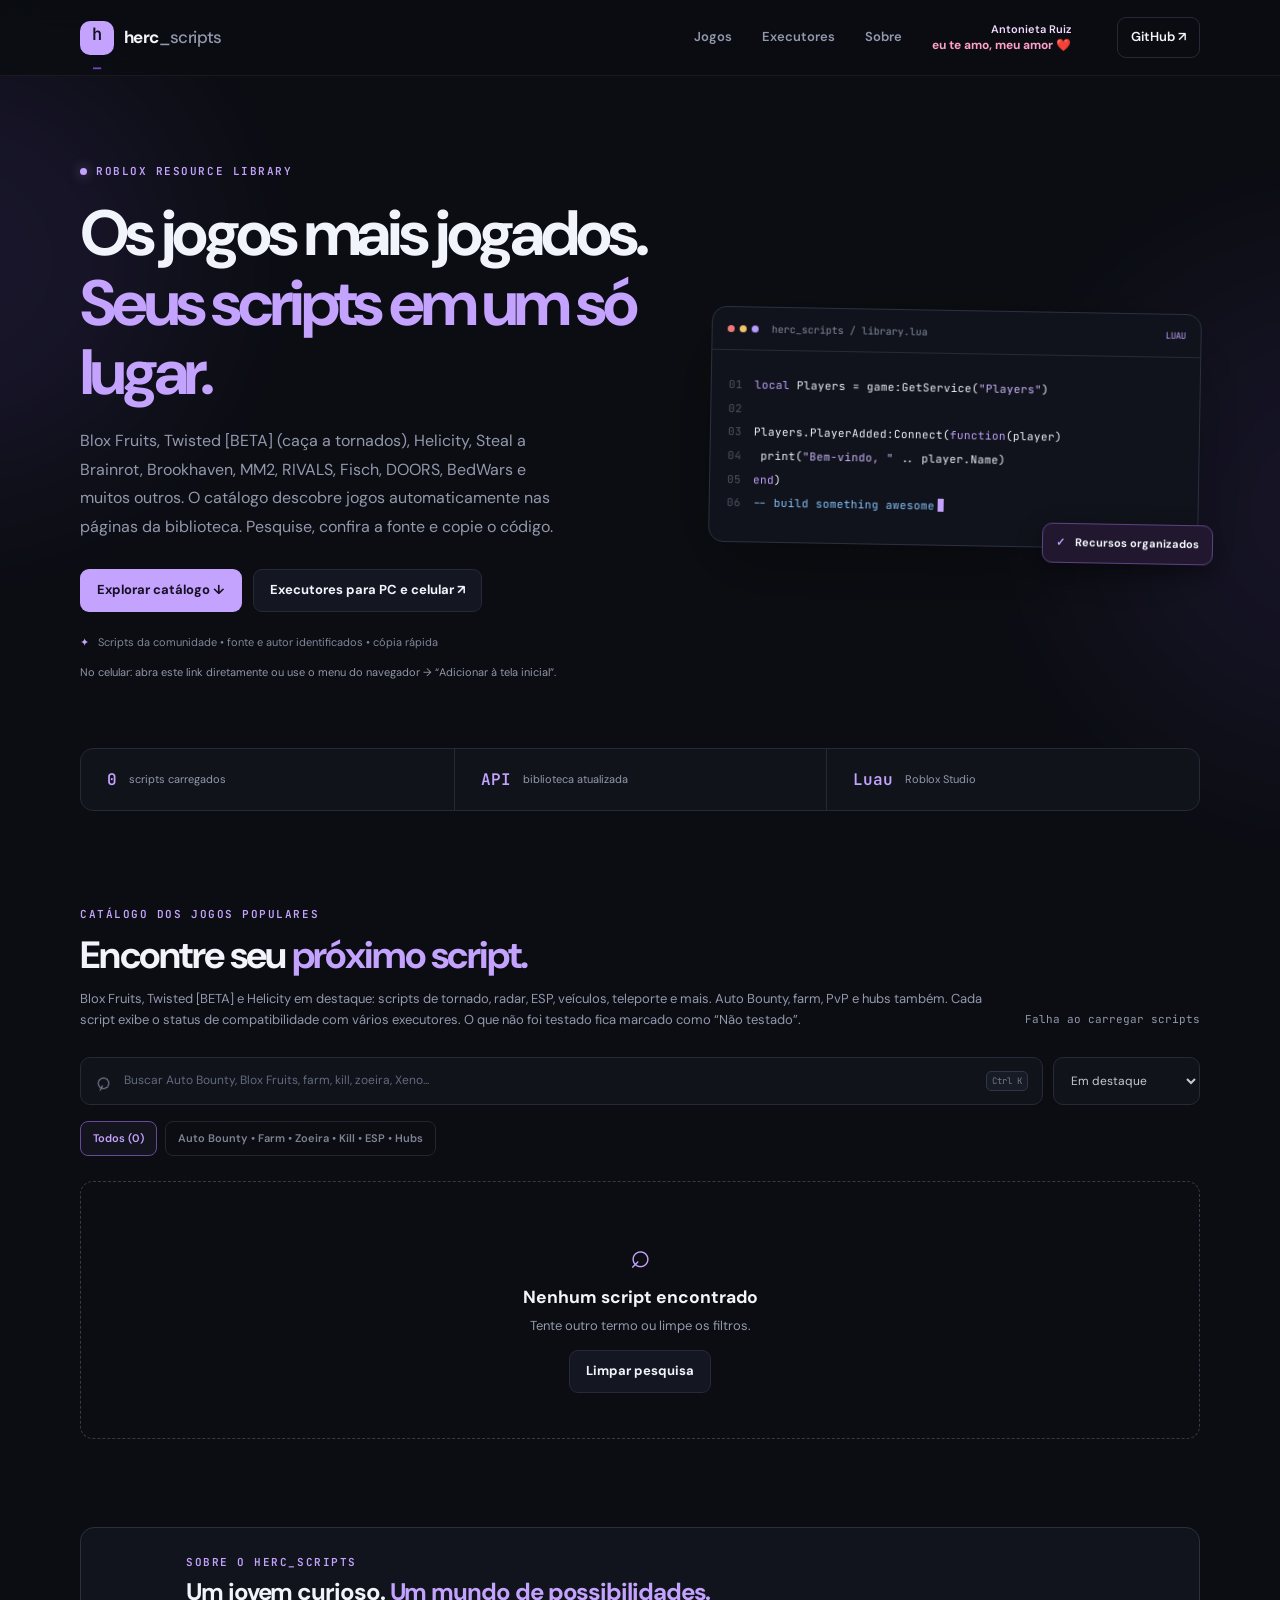
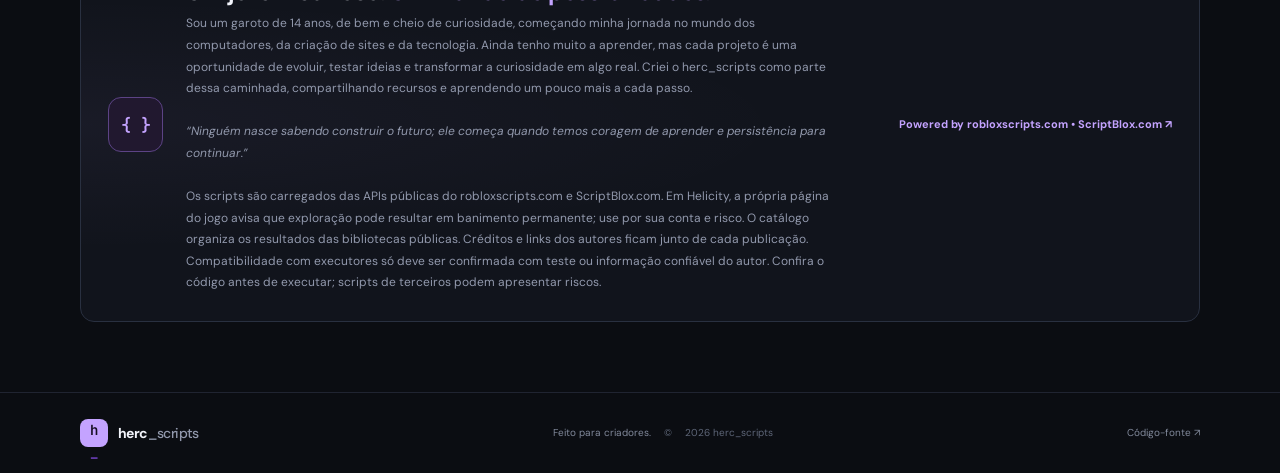
==== commit fcad52d9: "Improve Herc Scripts branding and search metadata" ====
--- a/index.html
+++ b/index.html
@@ -3,25 +3,25 @@
 <head>
 <meta charset="UTF-8"><meta name="viewport" content="width=device-width, initial-scale=1.0">
 <meta name="theme-color" content="#100b1c">
-<meta name="description" content="Encontre scripts Roblox para Blox Fruits, Auto Bounty, farm, hubs, PvP e vários jogos. Pesquise scripts com ou sem key, veja a fonte e confira informações de compatibilidade no herc_scripts.">
+<meta name="description" content="Herc Scripts: catálogo de scripts para Roblox, com busca por Blox Fruits, Auto Bounty, farm, hubs, PvP e vários jogos. Consulte fontes, autores e compatibilidade.">
 <meta name="google-site-verification" content="miftti6pyWrONF9NM391CBvEUIATnhOiTxeiWvikk6o" />
 <meta name="robots" content="index, follow, max-image-preview:large">
 <link rel="canonical" href="https://herculanoe848-coder.github.io/herc-scripts/">
 <meta property="og:type" content="website">
 <meta property="og:locale" content="pt_BR">
-<meta property="og:site_name" content="herc_scripts">
-<meta property="og:title" content="herc_scripts — Scripts Roblox, Blox Fruits, Auto Bounty e Farm">
-<meta property="og:description" content="Catálogo de scripts Roblox: Blox Fruits, Auto Bounty, farm, hubs e muito mais. Encontre opções com ou sem key.">
+<meta property="og:site_name" content="Herc Scripts">
+<meta property="og:title" content="Herc Scripts — Scripts para Roblox">
+<meta property="og:description" content="Explore o catálogo Herc Scripts: scripts para Roblox, Blox Fruits, Auto Bounty, farm, hubs e muito mais.">
 <meta property="og:url" content="https://herculanoe848-coder.github.io/herc-scripts/">
 <meta name="twitter:card" content="summary">
-<meta name="twitter:title" content="herc_scripts — Scripts Roblox">
-<meta name="twitter:description" content="Scripts Roblox para Blox Fruits, Auto Bounty, farm, hubs e vários jogos.">
-<title>Scripts Roblox: Blox Fruits, Auto Bounty e Farm | herc_scripts</title>
+<meta name="twitter:title" content="Herc Scripts — Scripts para Roblox">
+<meta name="twitter:description" content="Catálogo Herc Scripts de scripts para Roblox, Blox Fruits, Auto Bounty, farm e muito mais.">
+<title>Herc Scripts — Scripts para Roblox, Blox Fruits e mais</title>
 <script type="application/ld+json">
 {
   "@context": "https://schema.org",
   "@type": "WebSite",
-  "name": "herc_scripts",
+  "name": "Herc Scripts",
   "url": "https://herculanoe848-coder.github.io/herc-scripts/",
   "description": "Catálogo comunitário de scripts Roblox para Blox Fruits, Auto Bounty, farm, hubs e outros jogos.",
   "inLanguage": "pt-BR"
@@ -30,6 +30,14 @@
 <link rel="preconnect" href="https://fonts.googleapis.com"><link rel="preconnect" href="https://fonts.gstatic.com" crossorigin>
 <link href="https://fonts.googleapis.com/css2?family=DM+Sans:wght@400;500;600;700;800&family=JetBrains+Mono:wght@400;500;600&display=swap" rel="stylesheet">
 <link rel="stylesheet" href="styles.css"><script src="scripts.js" defer></script><script src="app.js" defer></script>
+<!-- Google tag (gtag.js) -->
+<script async src="https://www.googletagmanager.com/gtag/js?id=G-3VHJQZZZ00"></script>
+<script>
+  window.dataLayer = window.dataLayer || [];
+  function gtag(){dataLayer.push(arguments);}
+  gtag('js', new Date());
+  gtag('config', 'G-3VHJQZZZ00');
+</script>
 </head>
 <body>
 <div class="ambient ambient-one"></div><div class="ambient ambient-two"></div>
--- a/styles.css
+++ b/styles.css
@@ -136,3 +136,59 @@
 .love-note{display:flex;flex-direction:column;align-items:flex-end;gap:0;color:#f1d9ff;font-size:11px;line-height:1.35;text-align:right;margin-left:auto;margin-right:16px}.love-note b{color:#ff9fc9;font-size:12px}.mobile-hint{color:#8f96a8;font-size:11px;margin-top:12px}@media(max-width:640px){.topbar{gap:8px}.love-note{font-size:9px;margin-right:4px}.love-note b{font-size:10px}.top-nav{gap:0}.top-nav .github-link{font-size:10px;padding:6px 7px}.mobile-hint{font-size:10px}}
 \n\n/* Status de compatibilidade por executor */\n.compatibility{margin:0 0 12px;border:1px solid #303747;border-radius:8px;background:#11151e;padding:9px 10px}.compatibility summary{cursor:pointer;color:#c4a3ff;font-size:10px;font-weight:700;list-style:none;display:flex;justify-content:space-between;gap:8px}.compatibility summary::-webkit-details-marker{display:none}.compatibility summary span{color:#9299ad;font-weight:500}.compatibility-list{display:grid;grid-template-columns:repeat(2,minmax(0,1fr));gap:6px;margin-top:10px}.compatibility-item{display:flex;justify-content:space-between;gap:5px;align-items:center;padding:5px 6px;background:#191e2a;border-radius:5px;font-size:9px;color:#d7dbe5}.compat-unknown{color:#e5c27a;font-size:8px;text-align:right}.compatibility>p{font-size:9px;color:#9299ad;margin:8px 0 0;line-height:1.5}\n
 .key-status{display:flex;align-items:center;gap:6px;margin:0 0 10px;padding:7px 9px;border:1px solid #343a4a;border-radius:7px;background:#171b25;color:#e5c27a;font-size:10px}.key-status strong{color:#9299ad}
+
+
+/* Movimento suave: entrada, profundidade e microinterações */
+@keyframes riseIn {
+  from { opacity: 0; transform: translateY(18px); }
+  to { opacity: 1; transform: translateY(0); }
+}
+@keyframes fadeIn {
+  from { opacity: 0; }
+  to { opacity: 1; }
+}
+@keyframes floatSoft {
+  0%, 100% { transform: translateY(0); }
+  50% { transform: translateY(-8px); }
+}
+.topbar { animation: fadeIn .55s ease-out both; }
+.hero-copy { animation: riseIn .7s cubic-bezier(.2,.7,.2,1) both; }
+.hero-visual { animation: riseIn .8s .12s cubic-bezier(.2,.7,.2,1) both; }
+.floating-chip { animation: floatSoft 4s 1s ease-in-out infinite; }
+.stats-strip { animation: riseIn .65s .16s ease-out both; }
+.section-heading { animation: fadeIn .65s ease-out both; }
+.filter-chip, .button, .copy-btn, .details-btn, .github-link, .about-link, .top-nav a {
+  transition: color .22s ease, background-color .22s ease, border-color .22s ease, box-shadow .22s ease, transform .22s ease;
+}
+.filter-chip:hover, .top-nav a:hover, .about-link:hover { transform: translateY(-2px); }
+.script-card {
+  animation: riseIn .55s both;
+  will-change: transform;
+}
+.script-card:nth-child(3n + 2) { animation-delay: .06s; }
+.script-card:nth-child(3n + 3) { animation-delay: .12s; }
+.script-card:hover { transform: translateY(-5px) scale(1.008); }
+.about-section { animation: riseIn .7s ease-out both; transition: border-color .25s ease, box-shadow .25s ease; }
+.about-section:hover { border-color: #5c4385; box-shadow: 0 16px 42px #0002; }
+.brand-mark { transition: transform .25s ease, box-shadow .25s ease; }
+.brand:hover .brand-mark { transform: rotate(-7deg) scale(1.06); box-shadow: 0 0 24px #c4a3ff30; }
+.hero-visual { transition: box-shadow .3s ease, border-color .3s ease; }
+.hero-visual:hover { border-color: #5c4385; box-shadow: 0 30px 90px #0007; }
+@media (prefers-reduced-motion: reduce) {
+  *, *::before, *::after { animation-duration: .01ms !important; animation-iteration-count: 1 !important; scroll-behavior: auto !important; transition-duration: .01ms !important; }
+}
+
+
+/* Refinamento visual: movimento leve, fluido e sem engasgos */
+html { scroll-behavior: smooth; scroll-padding-top: 104px; }
+.hero-visual { animation: heroFloatIn 1.15s cubic-bezier(.18,.72,.22,1) both; }
+@keyframes heroFloatIn { from { opacity: 0; transform: translate3d(0,30px,0) rotate(1deg); } to { opacity: 1; transform: translate3d(0,0,0) rotate(1deg); } }
+.hero-copy { animation-duration: 1.05s; }
+.stats-strip, .section-heading, .about-section { animation-duration: 1s; }
+.script-card { opacity: 0; transform: translate3d(0,24px,0); animation: none !important; transition: opacity .85s ease, transform .85s cubic-bezier(.2,.7,.2,1), border-color .35s ease, box-shadow .35s ease; will-change: auto; }
+.script-card.is-visible { opacity: 1; transform: translate3d(0,0,0); }
+.script-card:hover { transform: translate3d(0,-5px,0) scale(1.008); }
+.catalog-section, .stats-strip, .about-section { scroll-margin-top: 100px; }
+.filter-chip, .button, .copy-btn, .details-btn { transition-duration: .32s; }
+.script-card .compatibility[open] .compatibility-list { animation: fadeIn .35s ease both; }
+@media (prefers-reduced-motion: reduce) { html { scroll-behavior: auto; } .script-card { opacity: 1; transform: none; transition: none; } .hero-copy, .hero-visual, .stats-strip, .section-heading, .about-section { animation: none !important; } }
